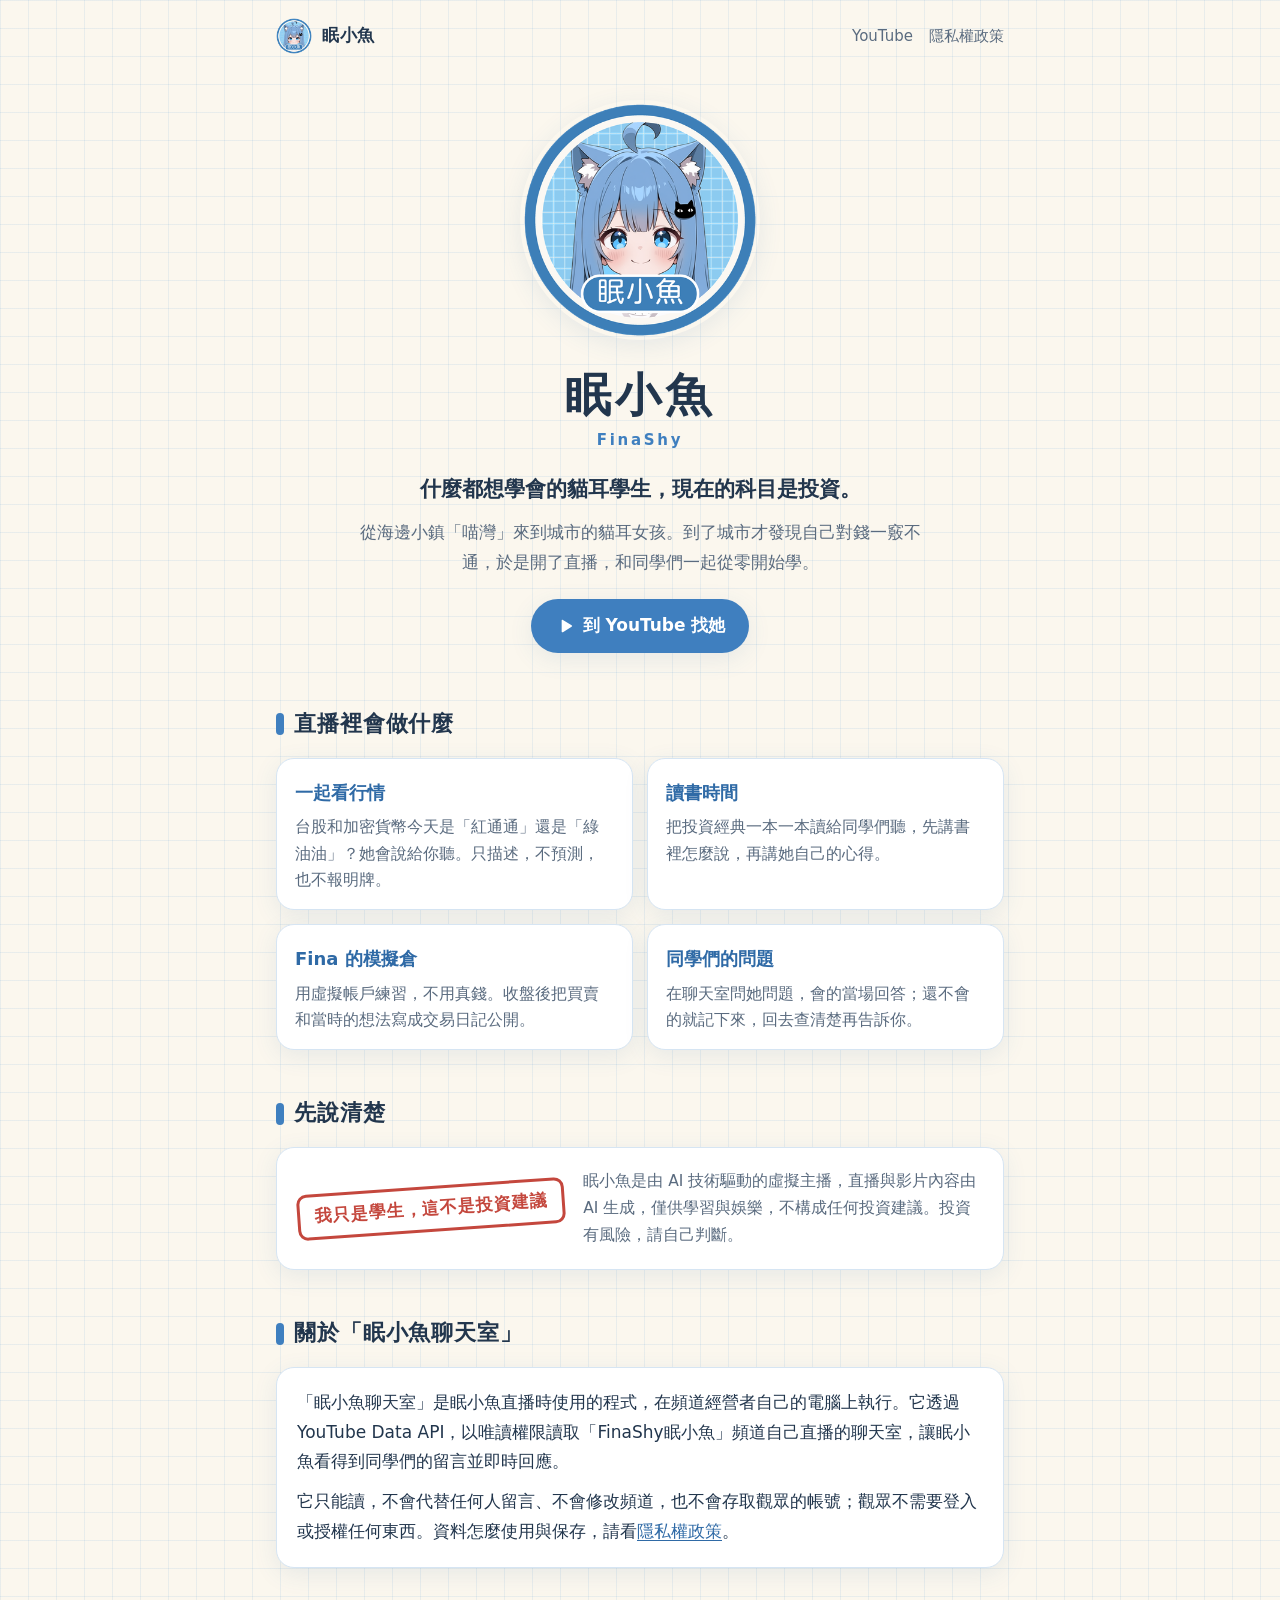
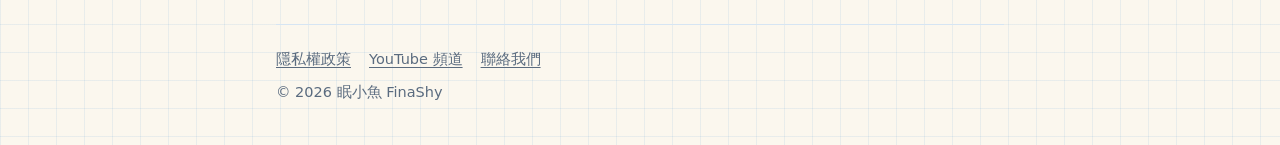
==== index.html @ 6599aecc "眠小魚網站：首頁與「眠小魚聊天室」隱私權政策 GitHub Pages 靜態網頁，供 Google Cloud OAuth 品牌設定的首頁與隱私權政策網址使用。  Co-Authored-By: Cl" ====
<!doctype html>
<html lang="zh-Hant-TW">
<head>
  <meta charset="utf-8">
  <meta name="viewport" content="width=device-width, initial-scale=1">
  <title>眠小魚 FinaShy</title>
  <meta name="description" content="眠小魚是什麼都想學會的貓耳學生，現在的科目是投資。和同學們一起從零開始學看行情、讀投資好書。">
  <meta property="og:type" content="website">
  <meta property="og:title" content="眠小魚 FinaShy">
  <meta property="og:description" content="什麼都想學會的貓耳學生，現在的科目是投資。">
  <meta property="og:url" content="https://synerox.github.io/finashy/">
  <meta property="og:image" content="https://synerox.github.io/finashy/assets/og.jpg">
  <meta name="theme-color" content="#3f7fbf">
  <link rel="icon" type="image/png" href="assets/favicon.png">
  <link rel="apple-touch-icon" href="assets/apple-touch-icon.png">
  <link rel="stylesheet" href="assets/style.css">
</head>
<body>
  <div class="wrap">
    <header class="topbar">
      <a class="brand" href="./"><img src="assets/favicon.png" alt="">眠小魚</a>
      <nav>
        <a href="https://www.youtube.com/@finashy%E7%9C%A0%E5%B0%8F%E9%AD%9A">YouTube</a>
        <a href="privacy.html">隱私權政策</a>
      </nav>
    </header>

    <main>
      <div class="hero">
        <img class="avatar" src="assets/logo.png" width="400" height="400" alt="眠小魚：天青藍長髮、貓耳的女孩">
        <h1>眠小魚</h1>
        <p class="en">FinaShy</p>
        <p class="tagline"><span>什麼都想學會的貓耳學生，</span><span>現在的科目是投資。</span></p>
        <p class="intro">從海邊小鎮「喵灣」來到城市的貓耳女孩。到了城市才發現自己對錢一竅不通，於是開了直播，和同學們一起從零開始學。</p>
        <a class="cta" href="https://www.youtube.com/@finashy%E7%9C%A0%E5%B0%8F%E9%AD%9A">
          <svg viewBox="0 0 24 24" aria-hidden="true"><path fill="currentColor" d="M8 5.5v13a1 1 0 0 0 1.53.85l10.4-6.5a1 1 0 0 0 0-1.7L9.53 4.65A1 1 0 0 0 8 5.5z"/></svg>
          到 YouTube 找她
        </a>
      </div>

      <section aria-labelledby="what">
        <h2 id="what">直播裡會做什麼</h2>
        <div class="cards">
          <div class="card">
            <h3>一起看行情</h3>
            <p>台股和加密貨幣今天是「紅通通」還是「綠油油」？她會說給你聽。只描述，不預測，也不報明牌。</p>
          </div>
          <div class="card">
            <h3>讀書時間</h3>
            <p>把投資經典一本一本讀給同學們聽，先講書裡怎麼說，再講她自己的心得。</p>
          </div>
          <div class="card">
            <h3>Fina 的模擬倉</h3>
            <p>用虛擬帳戶練習，不用真錢。收盤後把買賣和當時的想法寫成交易日記公開。</p>
          </div>
          <div class="card">
            <h3>同學們的問題</h3>
            <p>在聊天室問她問題，會的當場回答；還不會的就記下來，回去查清楚再告訴你。</p>
          </div>
        </div>
      </section>

      <section aria-labelledby="notice">
        <h2 id="notice">先說清楚</h2>
        <div class="panel notice">
          <span class="stamp">我只是學生，這不是投資建議</span>
          <p>眠小魚是由 AI 技術驅動的虛擬主播，直播與影片內容由 AI 生成，僅供學習與娛樂，不構成任何投資建議。投資有風險，請自己判斷。</p>
        </div>
      </section>

      <section aria-labelledby="app">
        <h2 id="app">關於「眠小魚聊天室」</h2>
        <div class="panel">
          <p>「眠小魚聊天室」是眠小魚直播時使用的程式，在頻道經營者自己的電腦上執行。它透過 YouTube Data API，以唯讀權限讀取「FinaShy眠小魚」頻道自己直播的聊天室，讓眠小魚看得到同學們的留言並即時回應。</p>
          <p>它只能讀，不會代替任何人留言、不會修改頻道，也不會存取觀眾的帳號；觀眾不需要登入或授權任何東西。資料怎麼使用與保存，請看<a href="privacy.html">隱私權政策</a>。</p>
        </div>
      </section>
    </main>

    <footer>
      <div class="links">
        <a href="privacy.html">隱私權政策</a>
        <a href="https://www.youtube.com/@finashy%E7%9C%A0%E5%B0%8F%E9%AD%9A">YouTube 頻道</a>
        <a href="https://github.com/Synerox/finashy/issues">聯絡我們</a>
      </div>
      <div>© 2026 眠小魚 FinaShy</div>
    </footer>
  </div>
</body>
</html>
---- assets/style.css ----
:root {
  --bg: #fbf7ee;
  --grid: rgba(74, 144, 208, 0.10);
  --card: #ffffff;
  --ink: #22364d;
  --muted: #5a6b7f;
  --sky: #3f7fbf;
  --sky-strong: #2f6aa6;
  --sky-soft: #dcecfa;
  --line: #d6e5f3;
  --stamp: #c4473d;
  --shadow: 0 6px 24px rgba(47, 106, 166, 0.10);
  color-scheme: light;
}

@media (prefers-color-scheme: dark) {
  :root:not([data-theme="light"]) {
    --bg: #101c2a;
    --grid: rgba(125, 184, 236, 0.07);
    --card: #172a3e;
    --ink: #e6eff8;
    --muted: #a7b8ca;
    --sky: #7db8ec;
    --sky-strong: #9cc9f2;
    --sky-soft: #1f3a56;
    --line: #29435f;
    --stamp: #ef7d73;
    --shadow: 0 6px 24px rgba(0, 0, 0, 0.35);
    color-scheme: dark;
  }
}

:root[data-theme="dark"] {
  --bg: #101c2a;
  --grid: rgba(125, 184, 236, 0.07);
  --card: #172a3e;
  --ink: #e6eff8;
  --muted: #a7b8ca;
  --sky: #7db8ec;
  --sky-strong: #9cc9f2;
  --sky-soft: #1f3a56;
  --line: #29435f;
  --stamp: #ef7d73;
  --shadow: 0 6px 24px rgba(0, 0, 0, 0.35);
  color-scheme: dark;
}

* { box-sizing: border-box; }

html { -webkit-text-size-adjust: 100%; }

body {
  margin: 0;
  background-color: var(--bg);
  background-image:
    linear-gradient(var(--grid) 1px, transparent 1px),
    linear-gradient(90deg, var(--grid) 1px, transparent 1px);
  background-size: 28px 28px;
  color: var(--ink);
  font-family: "jf-openhuninn-2.1", "jf-openhuninn-2.0", "PingFang TC", "Microsoft JhengHei", "Noto Sans TC", system-ui, sans-serif;
  font-size: 17px;
  line-height: 1.75;
  overflow-wrap: anywhere;
}

a { color: var(--sky-strong); text-underline-offset: 3px; }
a:hover { color: var(--sky); }

.wrap {
  width: 100%;
  max-width: 760px;
  margin: 0 auto;
  padding: 0 16px;
}

/* ---------- top bar ---------- */
.topbar {
  display: flex;
  align-items: center;
  justify-content: space-between;
  gap: 12px;
  padding: 18px 0;
}
.brand {
  display: flex;
  align-items: center;
  gap: 10px;
  color: var(--ink);
  text-decoration: none;
  font-weight: 700;
  letter-spacing: 0.04em;
}
.brand img { width: 36px; height: 36px; border-radius: 50%; }
.topbar nav { display: flex; gap: 16px; font-size: 15px; }
.topbar nav a { text-decoration: none; color: var(--muted); }
.topbar nav a:hover { color: var(--sky-strong); }

/* ---------- hero ---------- */
.hero {
  text-align: center;
  padding: 28px 0 8px;
}
.hero .avatar {
  width: min(240px, 62vw);
  height: auto;
  aspect-ratio: 1;
  border-radius: 50%;
  box-shadow: var(--shadow);
}
.hero h1 {
  margin: 18px 0 0;
  font-size: clamp(34px, 8vw, 46px);
  letter-spacing: 0.08em;
  line-height: 1.2;
}
.hero .en {
  margin: 4px 0 0;
  color: var(--sky);
  font-weight: 700;
  letter-spacing: 0.18em;
  font-size: 15px;
}
.hero .tagline {
  margin: 18px auto 0;
  max-width: 30em;
  font-size: clamp(18px, 4.4vw, 21px);
  font-weight: 700;
}
.hero .tagline span { display: inline-block; }
.hero .intro {
  margin: 10px auto 0;
  max-width: 34em;
  color: var(--muted);
}
.cta {
  display: inline-flex;
  align-items: center;
  gap: 8px;
  margin-top: 22px;
  padding: 12px 24px;
  border-radius: 999px;
  background: var(--sky);
  color: #fff;
  text-decoration: none;
  font-weight: 700;
  box-shadow: var(--shadow);
}
.cta:hover { background: var(--sky-strong); color: #fff; }
:root[data-theme="dark"] .cta,
:root[data-theme="dark"] .cta:hover { color: #0f1c2a; }
@media (prefers-color-scheme: dark) {
  :root:not([data-theme="light"]) .cta,
  :root:not([data-theme="light"]) .cta:hover { color: #0f1c2a; }
}
.cta svg { width: 20px; height: 20px; flex: none; }

/* ---------- sections ---------- */
section { margin-top: 44px; }
h2 {
  display: flex;
  align-items: center;
  gap: 10px;
  margin: 0 0 14px;
  font-size: 22px;
  letter-spacing: 0.04em;
}
h2::before {
  content: "";
  width: 8px;
  height: 22px;
  border-radius: 4px;
  background: var(--sky);
  flex: none;
}

.cards {
  display: grid;
  grid-template-columns: repeat(auto-fit, minmax(260px, 1fr));
  gap: 14px;
}
.card {
  background: var(--card);
  border: 1px solid var(--line);
  border-radius: 18px;
  padding: 18px 18px 16px;
  box-shadow: var(--shadow);
}
.card h3 { margin: 0 0 6px; font-size: 18px; color: var(--sky-strong); }
.card p { margin: 0; color: var(--muted); font-size: 15.5px; line-height: 1.7; }

.panel {
  background: var(--card);
  border: 1px solid var(--line);
  border-radius: 18px;
  padding: 20px;
  box-shadow: var(--shadow);
}
.panel p { margin: 0 0 10px; }
.panel p:last-child { margin-bottom: 0; }

.notice {
  position: relative;
  display: flex;
  gap: 18px;
  align-items: center;
  flex-wrap: wrap;
}
.stamp {
  display: inline-block;
  padding: 8px 14px;
  border: 3px solid var(--stamp);
  border-radius: 10px;
  color: var(--stamp);
  font-weight: 700;
  letter-spacing: 0.06em;
  transform: rotate(-4deg);
  line-height: 1.4;
}
.notice p { flex: 1 1 260px; margin: 0; color: var(--muted); font-size: 15.5px; }

/* ---------- policy page ---------- */
.doc { margin-top: 12px; }
.doc h1 { font-size: clamp(28px, 6.5vw, 36px); margin: 18px 0 4px; letter-spacing: 0.06em; }
.doc .meta { color: var(--muted); margin: 0 0 24px; font-size: 15px; }
.doc h2 { margin-top: 34px; font-size: 20px; }
.doc ul { padding-left: 1.3em; margin: 8px 0 12px; }
.doc li { margin: 4px 0; }
.doc code {
  font-family: ui-monospace, "Cascadia Code", Consolas, monospace;
  font-size: 0.86em;
  background: var(--sky-soft);
  padding: 2px 6px;
  border-radius: 6px;
}
.doc .panel { margin-top: 8px; }

/* ---------- footer ---------- */
footer {
  margin: 56px 0 0;
  padding: 22px 0 40px;
  border-top: 1px solid var(--line);
  color: var(--muted);
  font-size: 14.5px;
}
footer .links { display: flex; flex-wrap: wrap; gap: 6px 18px; margin-bottom: 8px; }
footer a { color: var(--muted); }
footer a:hover { color: var(--sky-strong); }
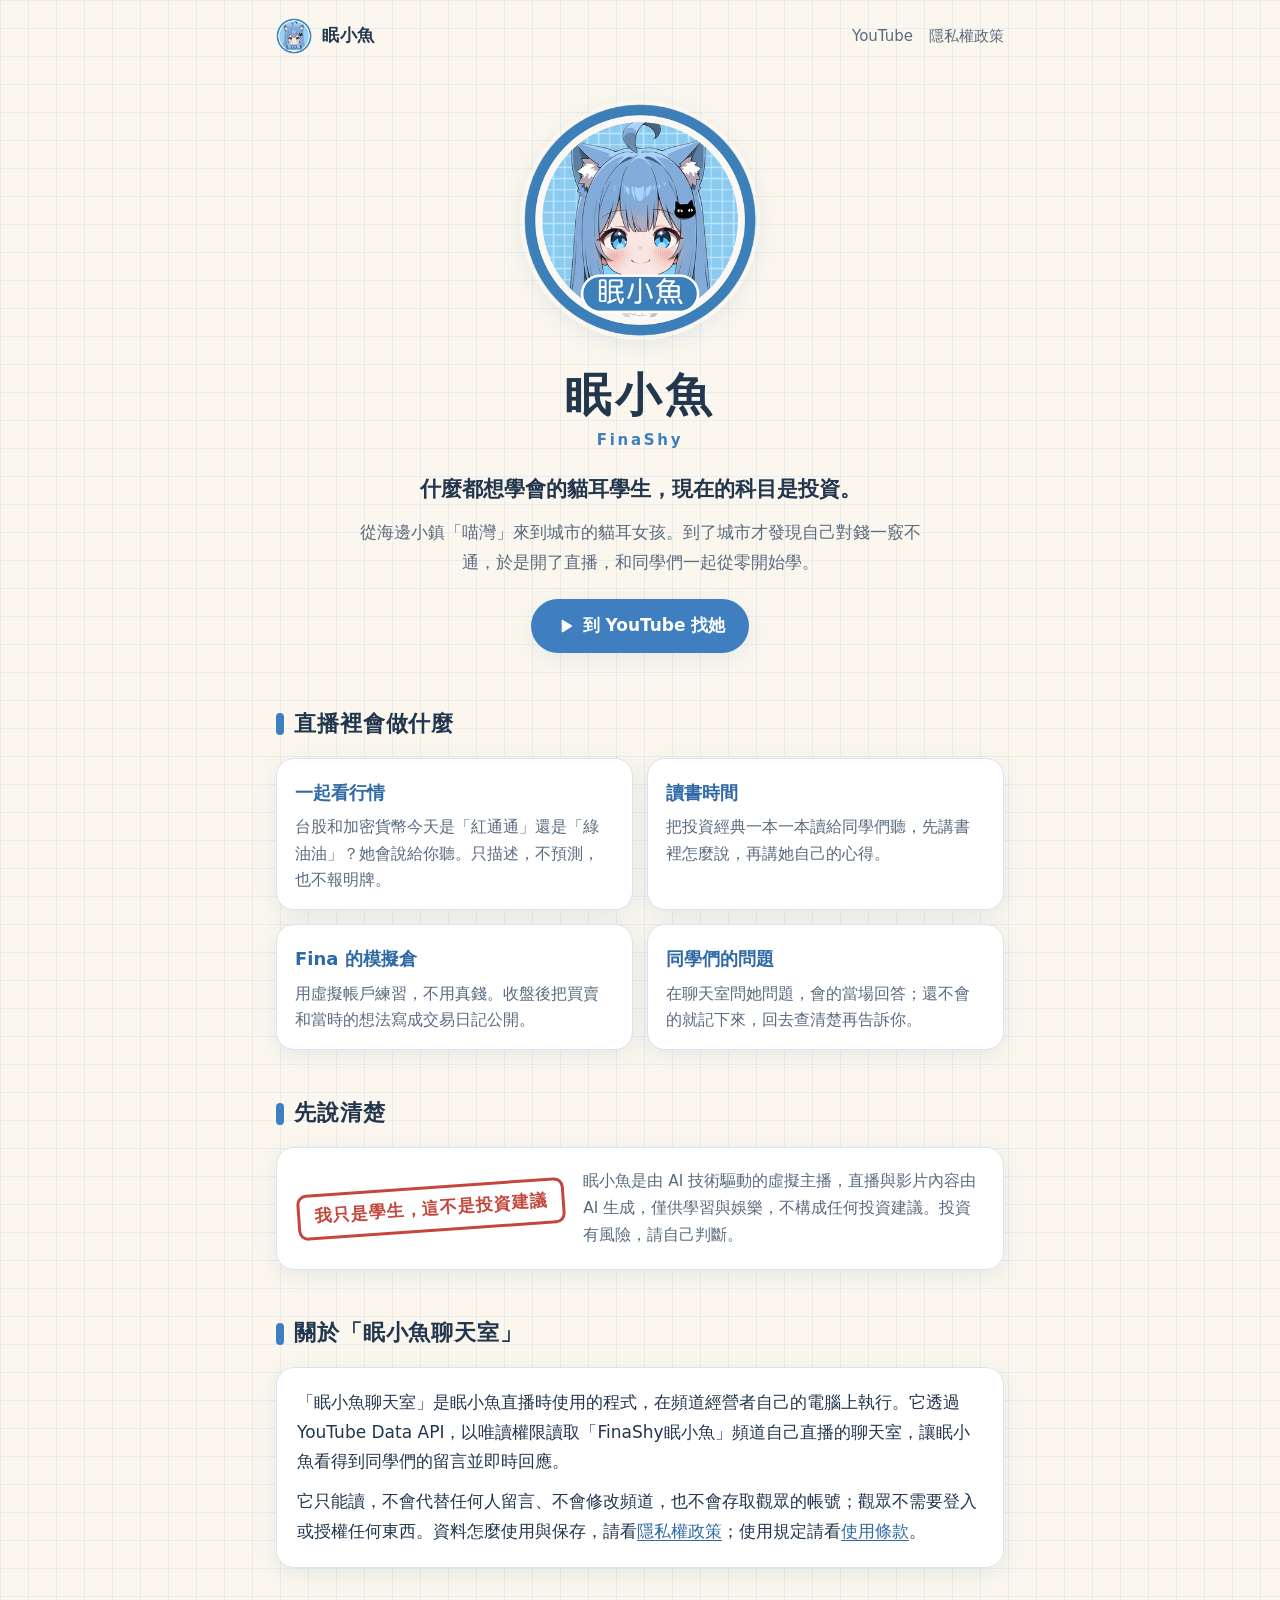
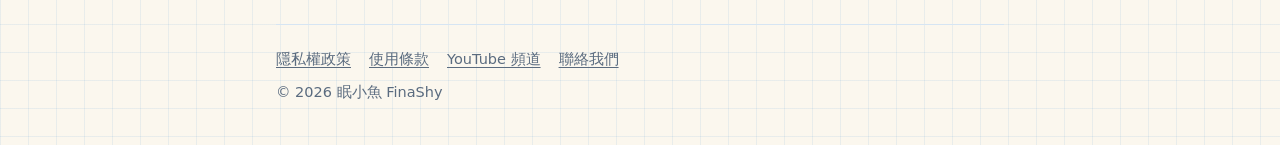
==== commit 8f827bf6: "網站：加上使用條款，隱私權政策補上保存期限與刪除規定 對照 YouTube API 開發者政策：加使用條款頁（III.A.1），聊天室資料最多保存 30 天、 刪除請求 7 天內處理、撤銷授權後 30" ====
--- a/index.html
+++ b/index.html
@@ -72,7 +72,7 @@
         <h2 id="app">關於「眠小魚聊天室」</h2>
         <div class="panel">
           <p>「眠小魚聊天室」是眠小魚直播時使用的程式，在頻道經營者自己的電腦上執行。它透過 YouTube Data API，以唯讀權限讀取「FinaShy眠小魚」頻道自己直播的聊天室，讓眠小魚看得到同學們的留言並即時回應。</p>
-          <p>它只能讀，不會代替任何人留言、不會修改頻道，也不會存取觀眾的帳號；觀眾不需要登入或授權任何東西。資料怎麼使用與保存，請看<a href="privacy.html">隱私權政策</a>。</p>
+          <p>它只能讀，不會代替任何人留言、不會修改頻道，也不會存取觀眾的帳號；觀眾不需要登入或授權任何東西。資料怎麼使用與保存，請看<a href="privacy.html">隱私權政策</a>；使用規定請看<a href="terms.html">使用條款</a>。</p>
         </div>
       </section>
     </main>
@@ -80,6 +80,7 @@
     <footer>
       <div class="links">
         <a href="privacy.html">隱私權政策</a>
+        <a href="terms.html">使用條款</a>
         <a href="https://www.youtube.com/@finashy%E7%9C%A0%E5%B0%8F%E9%AD%9A">YouTube 頻道</a>
         <a href="https://github.com/Synerox/finashy/issues">聯絡我們</a>
       </div>
